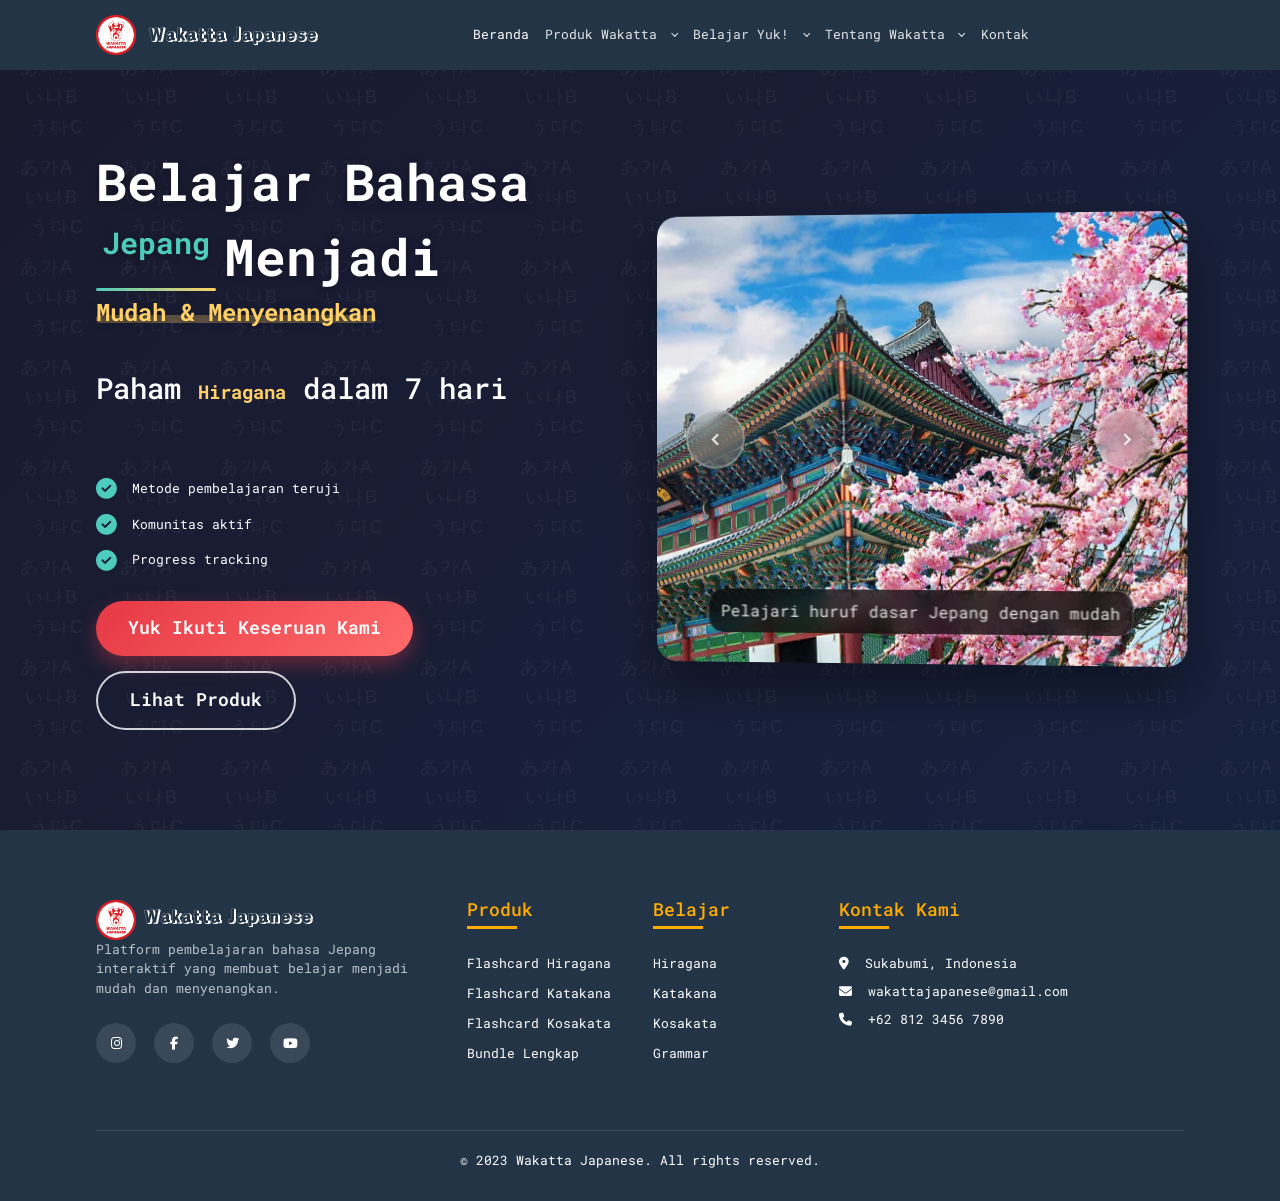
==== index.html @ 429d8912 "first commit" ====
<!DOCTYPE html>
<html
  lang="en"
  class="light-style layout-menu-fixed layout-compact"
  dir="ltr"
  data-theme="theme-default"
  data-assets-path="../assets/"
  data-template="vertical-menu-template-free"
>
  <head>
    <meta charset="utf-8" />
    <meta
      name="viewport"
      content="width=device-width, initial-scale=1.0, user-scalable=no, minimum-scale=1.0, maximum-scale=1.0"
    />

    <title>Dashboard - Wakatta Japanese</title>

    <meta name="description" content="" />
    <!-- Favicon -->
    <link rel="icon" type="image/x-icon" href="img/WAKATTA JAPANESE LOGO-01.png" />

    <!-- Fonts -->
    <link rel="preconnect" href="https://fonts.googleapis.com" />
    <link rel="preconnect" href="https://fonts.gstatic.com" crossorigin />
    <link
      href="https://fonts.googleapis.com/css2?family=Public+Sans:ital,wght@0,300;0,400;0,500;0,600;0,700;1,300;1,400;1,500;1,600;1,700&display=swap"
      rel="stylesheet"
    />

    <link rel="stylesheet" href="assets/vendor/fonts/boxicons.css" />
    <!-- Font Awesome Icons -->
    <link rel="stylesheet" href="https://cdnjs.cloudflare.com/ajax/libs/font-awesome/6.4.0/css/all.min.css" />

    <!-- Core CSS -->
    <link rel="stylesheet" href="assets/vendor/css/core.css" class="template-customizer-core-css" />
    <link rel="stylesheet" href="assets/vendor/css/theme-default.css" class="template-customizer-theme-css" />
    <link rel="stylesheet" href="assets/css/demo.css" />

    <!-- Vendors CSS -->
    <link rel="stylesheet" href="assets/vendor/libs/perfect-scrollbar/perfect-scrollbar.css" />
    <link rel="stylesheet" href="assets/vendor/libs/apex-charts/apex-charts.css" />

    <!-- Page CSS -->

    <!-- Helpers -->
    <script src="assets/vendor/js/helpers.js"></script>
    <!--! Template customizer & Theme config files MUST be included after core stylesheets and helpers.js in the <head> section -->
    <!--? Config:  Mandatory theme config file contain global vars & default theme options, Set your preferred theme option in this file.  -->
    <script src="assets/js/config.js"></script>

    <!-- my style -->
    <link rel="stylesheet" href="css/mystyle.css" />
    <!-- css beranda -->
    <link rel="stylesheet" href="css/beranda.css" />
  </head>

  <body>
    <!-- Halaman Header -->
    <!-- Navbar -->
    <nav class="navbar navbar-expand-lg navbar-dark bg-dark fixed-top">
      <div class="container">
        <a class="navbar-brand fs-4" href="index.html">
          <img src="img/WAKATTA JAPANESE LOGO-01.png" alt="" width="40" />
          <span class="logoName">Wakatta Japanese</span>
        </a>
        <button
          class="navbar-toggler"
          type="button"
          data-bs-toggle="offcanvas"
          data-bs-target="#offcanvasNavbar"
          aria-controls="offcanvasNavbar"
          aria-label="Toggle navigation"
        >
          <span class="navbar-toggler-icon"></span>
        </button>
        <div
          class="sidebar offcanvas offcanvas-start"
          tabindex="-1"
          id="offcanvasNavbar"
          aria-labelledby="offcanvasNavbarLabel"
        >
          <div class="offcanvas-header border-bottom">
            <h5 class="offcanvas-title text-white" id="offcanvasNavbarLabel">Wakatta Japanese</h5>
            <button
              type="button"
              class="btn-close btn-close-white"
              data-bs-dismiss="offcanvas"
              aria-label="Close"
            ></button>
          </div>
          <div class="offcanvas-body">
            <ul class="navbar-nav justify-content-center flex-grow-1 pe-3">
              <li class="nav-item">
                <a class="nav-link active" aria-current="page" href="index.html">Beranda</a>
              </li>
              <li class="nav-item dropdown">
                <a
                  class="nav-link dropdown-toggle"
                  data-bs-auto-close="outside"
                  href="#"
                  role="button"
                  data-bs-toggle="dropdown"
                  aria-expanded="false"
                >
                  Produk Wakatta
                </a>
                <ul class="dropdown-menu">
                  <li class="dropend">
                    <a class="dropdown-item dropdown-toggle" data-bs-toggle="dropdown" href="#">Flashcard Japanese</a>
                    <ul class="dropdown-menu">
                      <li><a class="dropdown-item" href="produk-flashcard-japan.html">Flashcard Hiragana</a></li>
                      <li><a class="dropdown-item" href="#">Flashcard Katakana</a></li>
                      <!-- <li><a class="dropdown-item" href="#">Flashcard Kosakata</a></li>
                      <li><a class="dropdown-item" href="#">Flashcard Kanji</a></li>
                      <li><a class="dropdown-item" href="#">Flashcard Grammar</a></li> -->
                    </ul>
                  </li>
                </ul>
              </li>

              <li class="nav-item dropdown">
                <a
                  class="nav-link dropdown-toggle"
                  data-bs-auto-close="outside"
                  href="#"
                  role="button"
                  data-bs-toggle="dropdown"
                  aria-expanded="false"
                >
                  Belajar Yuk!
                </a>
                <ul class="dropdown-menu">
                  <li class="dropend">
                    <a class="dropdown-item dropdown-toggle" data-bs-toggle="dropdown" href="#">Hiragana</a>
                    <ul class="dropdown-menu">
                      <li><a class="dropdown-item" href="#">Huruf Hiragana</a></li>
                      <li><a class="dropdown-item" href="#">Hiragana Dakuon</a></li>
                      <li><a class="dropdown-item" href="#">Hiragana Handakuon</a></li>
                      <li><a class="dropdown-item" href="#">Hiragana Youon</a></li>
                    </ul>
                  </li>
                  <li><a class="dropdown-item" href="#">Katakana</a></li>
                </ul>
              </li>
              <li class="nav-item dropdown">
                <a
                  class="nav-link dropdown-toggle"
                  href="#"
                  role="button"
                  data-bs-toggle="dropdown"
                  aria-expanded="false"
                >
                  Tentang Wakatta
                </a>
                <ul class="dropdown-menu">
                  <li><a class="dropdown-item" href="#">Profil Wakatta</a></li>
                  <li><a class="dropdown-item" href="#">Visi & Misi</a></li>
                </ul>
              </li>
              <li class="nav-item">
                <a class="nav-link" href="#">Kontak</a>
              </li>
            </ul>
          </div>
        </div>
      </div>
    </nav>
    <!-- End Halaman Header -->

    <!-- section carousel -->
    <section class="section-carousel mt-5">
      <div class="container">
        <div class="row align-items-center">
          <!-- Teks berubah di sebelah kiri -->
          <div class="col-lg-6 col-12">
            <div class="carousel-content">
              <div class="text-slider">
                <!-- Dengan ini -->
                <h1 class="main-title">
                  Belajar Bahasa
                  <span class="changing-language">Jepang</span>
                  Menjadi
                  <span class="highlight-text">Mudah & Menyenangkan</span>
                </h1>
                <div class="changing-text-container">
                  <div class="changing-text-wrapper">
                    <!-- HANYA 4 ELEMEN SAJA -->
                    <p class="changing-text active"></p>
                    <p class="changing-text"></p>
                    <p class="changing-text"></p>
                    <p class="changing-text"></p>
                  </div>
                </div>
                <div class="features-list">
                  <div class="feature-item">
                    <i class="fas fa-check-circle"></i>
                    <span>Metode pembelajaran teruji</span>
                  </div>
                  <div class="feature-item">
                    <i class="fas fa-check-circle"></i>
                    <span>Komunitas aktif</span>
                  </div>
                  <div class="feature-item">
                    <i class="fas fa-check-circle"></i>
                    <span>Progress tracking</span>
                  </div>
                </div>
                <div class="cta-buttons mt-4">
                  <a href="#" class="btn btn-primary-custom">Yuk Ikuti Keseruan Kami</a>
                  <a href="#" class="btn btn-outline-custom">Lihat Produk</a>
                </div>
              </div>
            </div>
          </div>

          <!-- Carousel di sebelah kanan -->
          <div class="col-lg-6 col-12">
            <div id="carouselExampleFade" class="carousel slide carousel-fade" data-bs-ride="carousel">
              <!-- Carousel Items -->
              <div class="carousel-inner">
                <div class="carousel-item active">
                  <img src="img/beranda/korea1.jpg" class="d-block w-100" alt="Belajar Hiragana" />
                  <div class="carousel-caption">
                    <!-- <h5>Hiragana Mastery</h5> -->
                    <p>Pelajari huruf dasar Jepang dengan mudah</p>
                  </div>
                </div>
                <div class="carousel-item">
                  <img src="img/beranda/korea2.jpg" class="d-block w-100" alt="Belajar Katakana" />
                  <div class="carousel-caption">
                    <!-- <h5>Katakana Expert</h5> -->
                    <p>Kuasa katakana untuk kata asing</p>
                  </div>
                </div>
                <div class="carousel-item">
                  <img src="img/beranda/korea3.jpg" class="d-block w-100" alt="Belajar Kosakata" />
                  <div class="carousel-caption">
                    <!-- <h5>Vocabulary Builder</h5> -->
                    <p>Tingkatkan kosakata sehari-hari</p>
                  </div>
                </div>
              </div>

              <!-- Carousel Controls -->
              <button
                class="carousel-control-prev"
                type="button"
                data-bs-target="#carouselExampleFade"
                data-bs-slide="prev"
              >
                <span class="carousel-control-prev-icon" aria-hidden="true"></span>
                <span class="visually-hidden">Previous</span>
              </button>
              <button
                class="carousel-control-next"
                type="button"
                data-bs-target="#carouselExampleFade"
                data-bs-slide="next"
              >
                <span class="carousel-control-next-icon" aria-hidden="true"></span>
                <span class="visually-hidden">Next</span>
              </button>
            </div>
          </div>
        </div>
      </div>
    </section>
    <!-- section carousel -->

    <!-- ? --------------------------------------------------------------------------------------------------------------------------------- -->
    <!-- Footer -->
    <!-- Footer -->
    <footer class="footer">
      <div class="container">
        <div class="row">
          <div class="col-lg-4 mb-4 mb-lg-0">
            <a class="navbar-brand mb-3" href="#">
              <img src="img/WAKATTA JAPANESE LOGO-01.png" alt="Wakatta Japanese Logo" width="40" />
              <span class="logoName">Wakatta Japanese</span>
            </a>
            <p class="mb-4" style="color: rgba(255, 255, 255, 0.7)">
              Platform pembelajaran bahasa Jepang interaktif yang membuat belajar menjadi mudah dan menyenangkan.
            </p>
            <div class="social-icons">
              <a href="#"><i class="fab fa-instagram"></i></a>
              <a href="#"><i class="fab fa-facebook-f"></i></a>
              <a href="#"><i class="fab fa-twitter"></i></a>
              <a href="#"><i class="fab fa-youtube"></i></a>
            </div>
          </div>

          <div class="col-lg-2 col-md-6 mb-4 mb-md-0">
            <h5 class="text-warning">Produk</h5>
            <ul class="footer-links list-unstyled">
              <li><a href="#">Flashcard Hiragana</a></li>
              <li><a href="#">Flashcard Katakana</a></li>
              <li><a href="#">Flashcard Kosakata</a></li>
              <li><a href="#">Bundle Lengkap</a></li>
            </ul>
          </div>

          <div class="col-lg-2 col-md-6 mb-4 mb-md-0">
            <h5 class="text-warning">Belajar</h5>
            <ul class="footer-links list-unstyled">
              <li><a href="#">Hiragana</a></li>
              <li><a href="#">Katakana</a></li>
              <li><a href="#">Kosakata</a></li>
              <li><a href="#">Grammar</a></li>
            </ul>
          </div>

          <div class="col-lg-4 col-md-12">
            <h5 class="text-warning">Kontak Kami</h5>
            <ul class="footer-links list-unstyled">
              <li class="mb-2">
                <i class="fas fa-map-marker-alt me-2"></i>
                Sukabumi, Indonesia
              </li>
              <li class="mb-2">
                <i class="fas fa-envelope me-2"></i>
                wakattajapanese@gmail.com
              </li>
              <li class="mb-2">
                <i class="fas fa-phone me-2"></i>
                +62 812 3456 7890
              </li>
            </ul>
          </div>
        </div>

        <div class="copyright">
          <p class="mb-0">&copy; 2023 Wakatta Japanese. All rights reserved.</p>
        </div>
      </div>
    </footer>
    <!-- Footer -->

    <!-- ? --------------------------------------------------------------------------------------------------------------------------------- -->
    <!-- Core JS -->
    <!-- build:js assets/vendor/js/core.js -->

    <script src="assets/vendor/libs/jquery/jquery.js"></script>
    <script src="assets/vendor/libs/popper/popper.js"></script>
    <script src="assets/vendor/js/bootstrap.js"></script>
    <script src="assets/vendor/libs/perfect-scrollbar/perfect-scrollbar.js"></script>
    <script src="assets/vendor/js/menu.js"></script>

    <!-- endbuild -->

    <!-- Vendors JS -->
    <script src="assets/vendor/libs/apex-charts/apexcharts.js"></script>

    <!-- Main JS -->
    <script src="assets/js/main.js"></script>

    <!-- Page JS -->
    <script src="assets/js/dashboards-analytics.js"></script>

    <!-- Place this tag in your head or just before your close body tag. -->
    <script async defer src="https://buttons.github.io/buttons.js"></script>

    <!-- my script -->
    <script src="js/script.js"></script>
  </body>
</html>
---- assets/vendor/css/theme-default.css ----
@charset "UTF-8";
.layout-navbar-fixed .layout-wrapper:not(.layout-horizontal) .layout-page:before {
  content: "";
  width: 100%;
  height: 0.75rem;
  position: fixed;
  top: 0px;
  z-index: 10;
}

.bg-menu-theme .menu-header {
  position: relative;
}
.bg-menu-theme .menu-header:before {
  content: "";
  position: absolute;
  left: 0;
  top: 1.1875rem;
  width: 1rem;
  height: 1px;
  transition: all 0.3s ease-in-out;
}
.layout-wrapper:not(.layout-horizontal) .bg-menu-theme .menu-inner .menu-item .menu-link {
  border-radius: 0.375rem;
}
.layout-horizontal .bg-menu-theme .menu-inner > .menu-item > .menu-link {
  border-radius: 0.375rem;
}
@media (min-width: 1200px) {
  .layout-horizontal .bg-menu-theme .menu-inner > .menu-item {
    margin: 0.565rem 0;
  }
  .layout-horizontal .bg-menu-theme .menu-inner > .menu-item:not(:first-child) {
    margin-left: 0.0625rem;
  }
  .layout-horizontal .bg-menu-theme .menu-inner > .menu-item:not(:last-child) {
    margin-right: 0.0625rem;
  }
  .layout-horizontal .bg-menu-theme .menu-inner > .menu-item .menu-sub {
    box-shadow: 0 0.25rem 1rem rgba(161, 172, 184, 0.45);
    z-index: 1;
  }
}
.layout-wrapper:not(.layout-horizontal) .bg-menu-theme .menu-inner > .menu-item.active:before {
  content: "";
  position: absolute;
  right: 0;
  width: 0.25rem;
  height: 2.6845rem;
  border-radius: 0.375rem 0 0 0.375rem;
}
.bg-menu-theme .menu-sub > .menu-item > .menu-link:before {
  content: "";
  position: absolute;
  left: 1.4375rem;
  width: 0.375rem;
  height: 0.375rem;
  border-radius: 50%;
}
.layout-horizontal .bg-menu-theme .menu-sub > .menu-item > .menu-link:before {
  left: 1.3rem;
}
.bg-menu-theme .menu-horizontal-wrapper > .menu-inner > .menu-item > .menu-sub > .menu-item > .menu-link:before {
  display: none;
}
.bg-menu-theme .menu-sub > .menu-item.active > .menu-link:not(.menu-toggle):before {
  left: 1.1875rem;
  width: 0.875rem;
  height: 0.875rem;
}
.layout-horizontal .bg-menu-theme .menu-sub > .menu-item.active > .menu-link:not(.menu-toggle):before {
  left: 1.1rem;
}

.layout-menu-hover .layout-menu {
  box-shadow: 0 0.625rem 1.25rem rgba(161, 172, 184, 0.5);
  transition: all 0.3s ease-in-out;
}

.app-brand .layout-menu-toggle {
  position: absolute;
  left: 15rem;
  border-radius: 50%;
  opacity: 1;
}
.app-brand .layout-menu-toggle i {
  width: 1.5rem;
  height: 1.5rem;
  transition: all 0.3s ease-in-out;
  line-height: 1.05;
}
@media (max-width: 1199.98px) {
  .app-brand .layout-menu-toggle {
    display: none !important;
  }
  .layout-menu-expanded .app-brand .layout-menu-toggle {
    display: block !important;
  }
}

.menu-vertical .menu-item {
  position: relative;
}

.text-primary {
  color: #696cff !important;
}

.text-body[href]:hover {
  color: #5f61e6 !important;
}

.bg-primary {
  background-color: #696cff !important;
}

a.bg-primary:hover, a.bg-primary:focus {
  background-color: #6467f2 !important;
}

.dropdown-notifications-item:not(.mark-as-read) .dropdown-notifications-read span {
  background-color: #696cff;
}

.bg-label-primary {
  background-color: #e7e7ff !important;
  color: #696cff !important;
}

.border-label-primary {
  border: 3px solid #c3c4ff !important;
}

.border-light-primary {
  border: 3px solid rgba(105, 108, 255, 0.08);
}

.page-item.active .page-link, .page-item.active .page-link:hover, .page-item.active .page-link:focus,
.pagination li.active > a:not(.page-link),
.pagination li.active > a:not(.page-link):hover,
.pagination li.active > a:not(.page-link):focus {
  border-color: #696cff;
  background-color: #696cff;
  color: #fff;
  box-shadow: 0 0.125rem 0.25rem rgba(105, 108, 255, 0.4);
}

.progress-bar {
  background-color: #696cff;
  color: #fff;
  box-shadow: 0 2px 4px 0 rgba(105, 108, 255, 0.4);
}

.list-group-item-primary {
  border-color: #696cff;
  background-color: #e1e2ff;
  color: #696cff !important;
}

a.list-group-item-primary,
button.list-group-item-primary {
  color: #696cff;
}
a.list-group-item-primary:hover, a.list-group-item-primary:focus,
button.list-group-item-primary:hover,
button.list-group-item-primary:focus {
  border-color: #696cff;
  background-color: #d6d7f2;
  color: #696cff;
}
a.list-group-item-primary.active,
button.list-group-item-primary.active {
  border-color: #696cff !important;
  background-color: #696cff !important;
  color: #fff !important;
}

.list-group-item.active, .list-group-item.active:hover, .list-group-item.active:focus {
  border-color: #696cff;
  background-color: #696cff;
  color: #fff;
}

.alert-primary {
  background-color: #e7e7ff;
  border-color: #d2d3ff;
  color: #696cff;
}
.alert-primary .btn-close {
  background-image: url("data:image/svg+xml,%3Csvg width='150px' height='151px' viewBox='0 0 150 151' version='1.1' xmlns='http://www.w3.org/2000/svg' xmlns:xlink='http://www.w3.org/1999/xlink'%3E%3Cdefs%3E%3Cpolygon id='path-1' points='131.251657 0 74.9933705 56.25 18.7483426 0 0 18.75 56.2450278 75 0 131.25 18.7483426 150 74.9933705 93.75 131.251657 150 150 131.25 93.7549722 75 150 18.75'%3E%3C/polygon%3E%3C/defs%3E%3Cg id='🎨-%5BSetup%5D:-Colors-&amp;-Shadows' stroke='none' stroke-width='1' fill='none' fill-rule='evenodd'%3E%3Cg id='Artboard' transform='translate(-225.000000, -250.000000)'%3E%3Cg id='Icon-Color' transform='translate(225.000000, 250.500000)'%3E%3Cuse fill='%23696cff' xlink:href='%23path-1'%3E%3C/use%3E%3Cuse fill-opacity='0.5' fill='%23696cff' xlink:href='%23path-1'%3E%3C/use%3E%3C/g%3E%3C/g%3E%3C/g%3E%3C/svg%3E");
}
.alert-primary .alert-link {
  color: #696cff;
}

.alert-primary hr {
  background-color: #696cff !important;
}

.table-primary {
  --bs-table-bg: #e1e2ff;
  --bs-table-striped-bg: #dcdefb;
  --bs-table-striped-color: #435971;
  --bs-table-active-bg: #d1d4f1;
  --bs-table-active-color: #435971;
  --bs-table-hover-bg: #d8daf6;
  --bs-table-hover-color: #435971;
  color: #435971;
  border-color: #d1d4f1;
}
.table-primary th {
  border-bottom-color: inherit !important;
}
.table-primary .btn-icon {
  color: #435971;
}

.btn-primary {
  color: #fff;
  background-color: #696cff;
  border-color: #696cff;
  box-shadow: 0 0.125rem 0.25rem 0 rgba(105, 108, 255, 0.4);
}
.btn-primary:hover {
  color: #fff !important;
  background-color: #5f61e6 !important;
  border-color: #5f61e6 !important;
  transform: translateY(-1px) !important;
}
.btn-check:focus + .btn-primary, .btn-primary:focus, .btn-primary.focus {
  color: #fff;
  background-color: #5f61e6;
  border-color: #5f61e6;
  transform: translateY(0);
  box-shadow: none;
}
.btn-check:checked + .btn-primary, .btn-check:active + .btn-primary, .btn-primary:active, .btn-primary.active, .btn-primary.show.dropdown-toggle, .show > .btn-primary.dropdown-toggle {
  color: #fff !important;
  background-color: #595cd9 !important;
  border-color: #595cd9 !important;
}
.btn-check:checked + .btn-primary:focus, .btn-check:active + .btn-primary:focus, .btn-primary:active:focus, .btn-primary.active:focus, .btn-primary.show.dropdown-toggle:focus, .show > .btn-primary.dropdown-toggle:focus {
  box-shadow: none;
}
.btn-primary.disabled, .btn-primary:disabled {
  color: #fff !important;
  background-color: #696cff !important;
  border-color: #696cff !important;
  box-shadow: none !important;
}

.btn-outline-primary {
  color: #696cff;
  border-color: #696cff;
  background: transparent;
}
.btn-outline-primary:hover {
  color: #fff !important;
  background-color: #5f61e6 !important;
  border-color: #5f61e6 !important;
  box-shadow: 0 0.125rem 0.25rem 0 rgba(105, 108, 255, 0.4) !important;
  transform: translateY(-1px) !important;
}
.btn-check:focus + .btn-outline-primary, .btn-outline-primary:focus {
  color: #fff;
  background-color: #5f61e6;
  border-color: #5f61e6;
  box-shadow: none;
  transform: translateY(0);
}
.btn-check:checked + .btn-outline-primary, .btn-check:active + .btn-outline-primary, .btn-outline-primary:active, .btn-outline-primary.active, .btn-outline-primary.dropdown-toggle.show {
  color: #fff !important;
  background-color: #595cd9 !important;
  border-color: #595cd9 !important;
}
.btn-check:checked + .btn-outline-primary:focus, .btn-check:active + .btn-outline-primary:focus, .btn-outline-primary:active:focus, .btn-outline-primary.active:focus, .btn-outline-primary.dropdown-toggle.show:focus {
  box-shadow: none;
}
.btn-outline-primary.disabled, .btn-outline-primary:disabled {
  box-shadow: none !important;
  color: #696cff !important;
  background-color: transparent !important;
}

.btn-outline-primary .badge {
  background: #696cff;
  border-color: #696cff;
  color: #fff;
}

.btn-outline-primary:hover .badge,
.btn-outline-primary:focus:hover .badge,
.btn-outline-primary:active .badge,
.btn-outline-primary.active .badge,
.show > .btn-outline-primary.dropdown-toggle .badge {
  background: #fff;
  border-color: #fff;
  color: #696cff;
}

.dropdown-item:not(.disabled).active,
.dropdown-item:not(.disabled):active {
  background-color: rgba(105, 108, 255, 0.08);
  color: #696cff !important;
}

.dropdown-menu > li:not(.disabled) > a:not(.dropdown-item):active,
.dropdown-menu > li.active:not(.disabled) > a:not(.dropdown-item) {
  background-color: rgba(105, 108, 255, 0.08);
  color: #696cff !important;
}

.dt-button-collection .dropdown-item:not(.disabled):active {
  background-color: rgba(105, 108, 255, 0.08);
}

.nav .nav-link:hover, .nav .nav-link:focus {
  color: #5f61e6;
}

.nav-pills .nav-link.active, .nav-pills .nav-link.active:hover, .nav-pills .nav-link.active:focus {
  background-color: #696cff;
  color: #fff;
  box-shadow: 0 2px 4px 0 rgba(105, 108, 255, 0.4);
}

.form-control:focus,
.form-select:focus {
  border-color: #696cff !important;
}

.input-group:focus-within .form-control,
.input-group:focus-within .input-group-text {
  border-color: #696cff !important;
}

.form-check-input:focus {
  border-color: #696cff;
  box-shadow: 0 2px 4px 0 rgba(105, 108, 255, 0.4);
}
.form-check-input:disabled {
  background-color: #eceef1;
}
.form-check-input:checked, .form-check-input[type=checkbox]:indeterminate {
  background-color: #696cff;
  border-color: #696cff;
  box-shadow: 0 2px 4px 0 rgba(105, 108, 255, 0.4);
}

.custom-option.checked {
  border: 1px solid #696cff;
}

.form-switch .form-check-input:focus {
  background-image: url("data:image/svg+xml,%3csvg xmlns='http://www.w3.org/2000/svg' viewBox='-4 -4 8 8'%3e%3ccircle r='3' fill='%23696cff'/%3e%3c/svg%3e");
}
.form-switch .form-check-input:checked {
  background-image: url("data:image/svg+xml,%3csvg xmlns='http://www.w3.org/2000/svg' viewBox='-4 -4 8 8'%3e%3ccircle r='3' fill='%23fff'/%3e%3c/svg%3e");
}

.form-control:focus ~ .form-label {
  border-color: #696cff;
}
.form-control:focus ~ .form-label::after {
  border-color: inherit;
}

.divider.divider-primary .divider-text:before, .divider.divider-primary .divider-text:after {
  border-color: #696cff;
}

.navbar.bg-primary {
  background-color: #696cff !important;
  color: #e0e1ff;
}
.navbar.bg-primary .navbar-brand,
.navbar.bg-primary .navbar-brand a {
  color: #fff;
}
.navbar.bg-primary .navbar-brand:hover, .navbar.bg-primary .navbar-brand:focus,
.navbar.bg-primary .navbar-brand a:hover,
.navbar.bg-primary .navbar-brand a:focus {
  color: #fff;
}
.navbar.bg-primary .navbar-search-wrapper .navbar-search-icon,
.navbar.bg-primary .navbar-search-wrapper .search-input {
  color: #e0e1ff;
}
.navbar.bg-primary .search-input-wrapper .search-input,
.navbar.bg-primary .search-input-wrapper .search-toggler {
  background-color: #696cff !important;
  color: #e0e1ff;
}
.navbar.bg-primary .navbar-nav > .nav-link,
.navbar.bg-primary .navbar-nav > .nav-item > .nav-link,
.navbar.bg-primary .navbar-nav > .nav > .nav-item > .nav-link {
  color: #e0e1ff;
}
.navbar.bg-primary .navbar-nav > .nav-link:hover, .navbar.bg-primary .navbar-nav > .nav-link:focus,
.navbar.bg-primary .navbar-nav > .nav-item > .nav-link:hover,
.navbar.bg-primary .navbar-nav > .nav-item > .nav-link:focus,
.navbar.bg-primary .navbar-nav > .nav > .nav-item > .nav-link:hover,
.navbar.bg-primary .navbar-nav > .nav > .nav-item > .nav-link:focus {
  color: #fff;
}
.navbar.bg-primary .navbar-nav > .nav-link.disabled,
.navbar.bg-primary .navbar-nav > .nav-item > .nav-link.disabled,
.navbar.bg-primary .navbar-nav > .nav > .nav-item > .nav-link.disabled {
  color: #b0b2ff !important;
}
.navbar.bg-primary .navbar-nav .show > .nav-link,
.navbar.bg-primary .navbar-nav .active > .nav-link,
.navbar.bg-primary .navbar-nav .nav-link.show,
.navbar.bg-primary .navbar-nav .nav-link.active {
  color: #fff;
}
.navbar.bg-primary .navbar-toggler {
  color: #e0e1ff;
  border-color: rgba(255, 255, 255, 0.15);
}
.navbar.bg-primary .navbar-toggler-icon {
  background-image: url("data:image/svg+xml,%3Csvg width='14px' height='11px' viewBox='0 0 14 11' version='1.1' xmlns='http://www.w3.org/2000/svg' xmlns:xlink='http://www.w3.org/1999/xlink'%3E%3Cdefs%3E%3Cpath d='M0,0 L14,0 L14,1.75 L0,1.75 L0,0 Z M0,4.375 L14,4.375 L14,6.125 L0,6.125 L0,4.375 Z M0,8.75 L14,8.75 L14,10.5 L0,10.5 L0,8.75 Z' id='path-1'%3E%3C/path%3E%3C/defs%3E%3Cg id='💎-UI-Elements' stroke='none' stroke-width='1' fill='none' fill-rule='evenodd'%3E%3Cg id='12)-Navbar' transform='translate(-1174.000000, -1290.000000)'%3E%3Cg id='Group' transform='translate(1174.000000, 1288.000000)'%3E%3Cg id='Icon-Color' transform='translate(0.000000, 2.000000)'%3E%3Cuse fill='rgba(255, 255, 255, 0.8)' xlink:href='%23path-1'%3E%3C/use%3E%3Cuse fill-opacity='0.1' fill='rgba(255, 255, 255, 0.8)' xlink:href='%23path-1'%3E%3C/use%3E%3C/g%3E%3C/g%3E%3C/g%3E%3C/g%3E%3C/svg%3E");
}
.navbar.bg-primary .navbar-text {
  color: #e0e1ff;
}
.navbar.bg-primary .navbar-text a {
  color: #fff;
}
.navbar.bg-primary .navbar-text a:hover, .navbar.bg-primary .navbar-text a:focus {
  color: #fff;
}
.navbar.bg-primary hr {
  border-color: rgba(255, 255, 255, 0.15);
}

.menu.bg-primary {
  background-color: #696cff !important;
  color: #e0e1ff;
}
.menu.bg-primary .menu-link,
.menu.bg-primary .menu-horizontal-prev,
.menu.bg-primary .menu-horizontal-next {
  color: #e0e1ff;
}
.menu.bg-primary .menu-link:hover, .menu.bg-primary .menu-link:focus,
.menu.bg-primary .menu-horizontal-prev:hover,
.menu.bg-primary .menu-horizontal-prev:focus,
.menu.bg-primary .menu-horizontal-next:hover,
.menu.bg-primary .menu-horizontal-next:focus {
  color: #fff;
}
.menu.bg-primary .menu-link.active,
.menu.bg-primary .menu-horizontal-prev.active,
.menu.bg-primary .menu-horizontal-next.active {
  color: #fff;
}
.menu.bg-primary .menu-item.disabled .menu-link,
.menu.bg-primary .menu-horizontal-prev.disabled,
.menu.bg-primary .menu-horizontal-next.disabled {
  color: #b0b2ff !important;
}
.menu.bg-primary .menu-item.open:not(.menu-item-closing) > .menu-toggle,
.menu.bg-primary .menu-item.active > .menu-link {
  color: #fff;
}
.menu.bg-primary .menu-item.active > .menu-link:not(.menu-toggle) {
  background-color: #6d70ff;
}
.menu.bg-primary.menu-horizontal .menu-sub > .menu-item.active > .menu-link:not(.menu-toggle) {
  background-color: #7174ff;
}
.menu.bg-primary.menu-horizontal .menu-inner .menu-item:not(.menu-item-closing) > .menu-sub, .menu.bg-primary.menu-horizontal .menu-inner .menu-item.open > .menu-toggle {
  background: #6d70ff;
}
.menu.bg-primary .menu-inner > .menu-item.menu-item-closing .menu-item.open .menu-sub,
.menu.bg-primary .menu-inner > .menu-item.menu-item-closing .menu-item.open .menu-toggle {
  background: transparent;
  color: #e0e1ff;
}
.menu.bg-primary .menu-inner-shadow {
  background: linear-gradient(#696cff 41%, rgba(105, 108, 255, 0.11) 95%, rgba(105, 108, 255, 0));
}
.menu.bg-primary .menu-text {
  color: #fff;
}
.menu.bg-primary .menu-header {
  color: #c2c4ff;
}
.menu.bg-primary hr,
.menu.bg-primary .menu-divider,
.menu.bg-primary .menu-inner > .menu-item.open > .menu-sub::before {
  border-color: rgba(255, 255, 255, 0.15) !important;
}
.menu.bg-primary .menu-inner > .menu-header::before {
  background-color: rgba(255, 255, 255, 0.15);
}
.menu.bg-primary .menu-block::before {
  background-color: #c2c4ff;
}
.menu.bg-primary .menu-inner > .menu-item.open .menu-item.open > .menu-toggle::before {
  background-color: #8385ff;
}
.menu.bg-primary .menu-inner > .menu-item.open .menu-item.active > .menu-link::before {
  background-color: #fff;
}
.menu.bg-primary .menu-inner > .menu-item.open .menu-item.open > .menu-toggle::before,
.menu.bg-primary .menu-inner > .menu-item.open .menu-item.active > .menu-link::before {
  box-shadow: 0 0 0 2px #6d70ff;
}
.menu.bg-primary .ps__thumb-y,
.menu.bg-primary .ps__rail-y.ps--clicking > .ps__thumb-y {
  background: rgba(255, 255, 255, 0.5942917647) !important;
}

@media (max-width: 1199.98px) {
  .app-brand .layout-menu-toggle {
    border: 7px solid #696cff !important;
  }
}
.footer.bg-primary {
  background-color: #696cff !important;
  color: #e0e1ff;
}
.footer.bg-primary .footer-link {
  color: #e0e1ff;
}
.footer.bg-primary .footer-link:hover, .footer.bg-primary .footer-link:focus {
  color: #fff;
}
.footer.bg-primary .footer-link.disabled {
  color: #b0b2ff !important;
}
.footer.bg-primary .footer-text {
  color: #fff;
}
.footer.bg-primary .show > .footer-link,
.footer.bg-primary .active > .footer-link,
.footer.bg-primary .footer-link.show,
.footer.bg-primary .footer-link.active {
  color: #fff;
}
.footer.bg-primary hr {
  border-color: rgba(255, 255, 255, 0.15);
}

.bg-primary.toast, .bg-primary.bs-toast {
  color: #fff;
  background-color: rgba(105, 108, 255, 0.85) !important;
  box-shadow: 0 0.25rem 1rem rgba(105, 108, 255, 0.4);
}
.bg-primary.toast .toast-header, .bg-primary.bs-toast .toast-header {
  color: #fff;
}
.bg-primary.toast .toast-header .btn-close, .bg-primary.bs-toast .toast-header .btn-close {
  background-color: #696cff !important;
  background-image: url("data:image/svg+xml,%3Csvg width='150px' height='151px' viewBox='0 0 150 151' version='1.1' xmlns='http://www.w3.org/2000/svg' xmlns:xlink='http://www.w3.org/1999/xlink'%3E%3Cdefs%3E%3Cpolygon id='path-1' points='131.251657 0 74.9933705 56.25 18.7483426 0 0 18.75 56.2450278 75 0 131.25 18.7483426 150 74.9933705 93.75 131.251657 150 150 131.25 93.7549722 75 150 18.75'%3E%3C/polygon%3E%3C/defs%3E%3Cg id='🎨-%5BSetup%5D:-Colors-&amp;-Shadows' stroke='none' stroke-width='1' fill='none' fill-rule='evenodd'%3E%3Cg id='Artboard' transform='translate(-225.000000, -250.000000)'%3E%3Cg id='Icon-Color' transform='translate(225.000000, 250.500000)'%3E%3Cuse fill='%23fff' xlink:href='%23path-1'%3E%3C/use%3E%3Cuse fill-opacity='1' fill='%23fff' xlink:href='%23path-1'%3E%3C/use%3E%3C/g%3E%3C/g%3E%3C/g%3E%3C/svg%3E");
  box-shadow: 0 0.1875rem 0.375rem 0 rgba(105, 108, 255, 0.4) !important;
}

.form-floating > .form-control:focus ~ label,
.form-floating > .form-control:not(:placeholder-shown) ~ label,
.form-floating > .form-select ~ label {
  color: #696cff;
}
.form-floating > .form-control:-webkit-autofill ~ label {
  color: #696cff;
}

.svg-illustration svg {
  fill: #696cff;
}

html:not([dir=rtl]) .border-primary,
html[dir=rtl] .border-primary {
  border-color: #696cff !important;
}

a {
  color: #696cff;
}
a:hover {
  color: #787bff;
}

.fill-primary {
  fill: #696cff;
}

.bg-navbar-theme {
  background-color: #fff !important;
  color: #697a8d;
}
.bg-navbar-theme .navbar-brand,
.bg-navbar-theme .navbar-brand a {
  color: #566a7f;
}
.bg-navbar-theme .navbar-brand:hover, .bg-navbar-theme .navbar-brand:focus,
.bg-navbar-theme .navbar-brand a:hover,
.bg-navbar-theme .navbar-brand a:focus {
  color: #566a7f;
}
.bg-navbar-theme .navbar-search-wrapper .navbar-search-icon,
.bg-navbar-theme .navbar-search-wrapper .search-input {
  color: #697a8d;
}
.bg-navbar-theme .search-input-wrapper .search-input,
.bg-navbar-theme .search-input-wrapper .search-toggler {
  background-color: #fff !important;
  color: #697a8d;
}
.bg-navbar-theme .navbar-nav > .nav-link,
.bg-navbar-theme .navbar-nav > .nav-item > .nav-link,
.bg-navbar-theme .navbar-nav > .nav > .nav-item > .nav-link {
  color: #697a8d;
}
.bg-navbar-theme .navbar-nav > .nav-link:hover, .bg-navbar-theme .navbar-nav > .nav-link:focus,
.bg-navbar-theme .navbar-nav > .nav-item > .nav-link:hover,
.bg-navbar-theme .navbar-nav > .nav-item > .nav-link:focus,
.bg-navbar-theme .navbar-nav > .nav > .nav-item > .nav-link:hover,
.bg-navbar-theme .navbar-nav > .nav > .nav-item > .nav-link:focus {
  color: #566a7f;
}
.bg-navbar-theme .navbar-nav > .nav-link.disabled,
.bg-navbar-theme .navbar-nav > .nav-item > .nav-link.disabled,
.bg-navbar-theme .navbar-nav > .nav > .nav-item > .nav-link.disabled {
  color: #a5afbb !important;
}
.bg-navbar-theme .navbar-nav .show > .nav-link,
.bg-navbar-theme .navbar-nav .active > .nav-link,
.bg-navbar-theme .navbar-nav .nav-link.show,
.bg-navbar-theme .navbar-nav .nav-link.active {
  color: #566a7f;
}
.bg-navbar-theme .navbar-toggler {
  color: #697a8d;
  border-color: rgba(86, 106, 127, 0.075);
}
.bg-navbar-theme .navbar-toggler-icon {
  background-image: url("data:image/svg+xml,%3Csvg width='14px' height='11px' viewBox='0 0 14 11' version='1.1' xmlns='http://www.w3.org/2000/svg' xmlns:xlink='http://www.w3.org/1999/xlink'%3E%3Cdefs%3E%3Cpath d='M0,0 L14,0 L14,1.75 L0,1.75 L0,0 Z M0,4.375 L14,4.375 L14,6.125 L0,6.125 L0,4.375 Z M0,8.75 L14,8.75 L14,10.5 L0,10.5 L0,8.75 Z' id='path-1'%3E%3C/path%3E%3C/defs%3E%3Cg id='💎-UI-Elements' stroke='none' stroke-width='1' fill='none' fill-rule='evenodd'%3E%3Cg id='12)-Navbar' transform='translate(-1174.000000, -1290.000000)'%3E%3Cg id='Group' transform='translate(1174.000000, 1288.000000)'%3E%3Cg id='Icon-Color' transform='translate(0.000000, 2.000000)'%3E%3Cuse fill='rgba(67, 89, 113, 0.5)' xlink:href='%23path-1'%3E%3C/use%3E%3Cuse fill-opacity='0.1' fill='rgba(67, 89, 113, 0.5)' xlink:href='%23path-1'%3E%3C/use%3E%3C/g%3E%3C/g%3E%3C/g%3E%3C/g%3E%3C/svg%3E");
}
.bg-navbar-theme .navbar-text {
  color: #697a8d;
}
.bg-navbar-theme .navbar-text a {
  color: #566a7f;
}
.bg-navbar-theme .navbar-text a:hover, .bg-navbar-theme .navbar-text a:focus {
  color: #566a7f;
}
.bg-navbar-theme hr {
  border-color: rgba(86, 106, 127, 0.075);
}

.layout-navbar {
  background-color: rgba(255, 255, 255, 0.95) !important;
  backdrop-filter: saturate(200%) blur(6px);
}

.navbar-detached {
  box-shadow: 0 0 0.375rem 0.25rem rgba(161, 172, 184, 0.15);
}

.layout-navbar-fixed .layout-page:before {
  backdrop-filter: saturate(200%) blur(10px);
  background: rgba(245, 245, 249, 0.6);
}

.bg-menu-theme {
  background-color: #fff !important;
  color: #697a8d;
}
.bg-menu-theme .menu-link,
.bg-menu-theme .menu-horizontal-prev,
.bg-menu-theme .menu-horizontal-next {
  color: #697a8d;
}
.bg-menu-theme .menu-link:hover, .bg-menu-theme .menu-link:focus,
.bg-menu-theme .menu-horizontal-prev:hover,
.bg-menu-theme .menu-horizontal-prev:focus,
.bg-menu-theme .menu-horizontal-next:hover,
.bg-menu-theme .menu-horizontal-next:focus {
  color: #566a7f;
}
.bg-menu-theme .menu-link.active,
.bg-menu-theme .menu-horizontal-prev.active,
.bg-menu-theme .menu-horizontal-next.active {
  color: #566a7f;
}
.bg-menu-theme .menu-item.disabled .menu-link,
.bg-menu-theme .menu-horizontal-prev.disabled,
.bg-menu-theme .menu-horizontal-next.disabled {
  color: #a5afbb !important;
}
.bg-menu-theme .menu-item.open:not(.menu-item-closing) > .menu-toggle,
.bg-menu-theme .menu-item.active > .menu-link {
  color: #566a7f;
}
.bg-menu-theme .menu-item.active > .menu-link:not(.menu-toggle) {
  background-color: #fff;
}
.bg-menu-theme.menu-horizontal .menu-sub > .menu-item.active > .menu-link:not(.menu-toggle) {
  background-color: white;
}
.bg-menu-theme.menu-horizontal .menu-inner .menu-item:not(.menu-item-closing) > .menu-sub, .bg-menu-theme.menu-horizontal .menu-inner .menu-item.open > .menu-toggle {
  background: #fff;
}
.bg-menu-theme .menu-inner > .menu-item.menu-item-closing .menu-item.open .menu-sub,
.bg-menu-theme .menu-inner > .menu-item.menu-item-closing .menu-item.open .menu-toggle {
  background: transparent;
  color: #697a8d;
}
.bg-menu-theme .menu-inner-shadow {
  background: linear-gradient(#fff 41%, rgba(255, 255, 255, 0.11) 95%, rgba(255, 255, 255, 0));
}
.bg-menu-theme .menu-text {
  color: #566a7f;
}
.bg-menu-theme .menu-header {
  color: #8f9baa;
}
.bg-menu-theme hr,
.bg-menu-theme .menu-divider,
.bg-menu-theme .menu-inner > .menu-item.open > .menu-sub::before {
  border-color: transparent !important;
}
.bg-menu-theme .menu-inner > .menu-header::before {
  background-color: transparent;
}
.bg-menu-theme .menu-block::before {
  background-color: #8f9baa;
}
.bg-menu-theme .menu-inner > .menu-item.open .menu-item.open > .menu-toggle::before {
  background-color: white;
}
.bg-menu-theme .menu-inner > .menu-item.open .menu-item.active > .menu-link::before {
  background-color: #566a7f;
}
.bg-menu-theme .menu-inner > .menu-item.open .menu-item.open > .menu-toggle::before,
.bg-menu-theme .menu-inner > .menu-item.open .menu-item.active > .menu-link::before {
  box-shadow: 0 0 0 2px #fff;
}
.bg-menu-theme .ps__thumb-y,
.bg-menu-theme .ps__rail-y.ps--clicking > .ps__thumb-y {
  background: rgba(86, 106, 127, 0.2) !important;
}

@media (max-width: 1199.98px) {
  .app-brand .layout-menu-toggle {
    border: 7px solid #fff !important;
  }
}
@media (min-width: 1200px) {
  .bg-menu-theme.menu-vertical {
    box-shadow: 0 0.125rem 0.375rem 0 rgba(161, 172, 184, 0.12);
  }
}
.bg-menu-theme .menu-header {
  color: #a1acb8;
}
.bg-menu-theme .menu-header:before {
  background-color: #a1acb8 !important;
}
.bg-menu-theme.menu-vertical {
  box-shadow: 0 0.125rem 0.375rem 0 rgba(161, 172, 184, 0.12);
}
html:not(.layout-menu-collapsed) .bg-menu-theme .menu-inner .menu-item.open > .menu-link, .layout-menu-hover.layout-menu-collapsed .bg-menu-theme .menu-inner .menu-item.open > .menu-link,
html:not(.layout-menu-collapsed) .bg-menu-theme .menu-inner .menu-item .menu-link:not(.active):hover,
.layout-menu-hover.layout-menu-collapsed .bg-menu-theme .menu-inner .menu-item .menu-link:not(.active):hover {
  background-color: rgba(67, 89, 113, 0.04);
}
.bg-menu-theme .menu-inner .menu-sub > .menu-item.active > .menu-link.menu-toggle {
  background-color: rgba(67, 89, 113, 0.04);
}
.bg-menu-theme .menu-inner .menu-sub > .menu-item.active .menu-icon {
  color: #696cff;
}
.bg-menu-theme .menu-inner > .menu-item.active > .menu-link {
  color: #696cff;
  background-color: rgba(105, 108, 255, 0.16) !important;
}
.bg-menu-theme .menu-inner > .menu-item.active:before {
  background: #696cff;
}
.bg-menu-theme .menu-sub > .menu-item > .menu-link:before {
  background-color: #b4bdc6 !important;
}
.bg-menu-theme .menu-sub > .menu-item.active > .menu-link:not(.menu-toggle):before {
  background-color: #696cff !important;
  border: 3px solid #e7e7ff !important;
}

.app-brand .layout-menu-toggle {
  background-color: #696cff;
  border: 7px solid #f5f5f9;
}
.app-brand .layout-menu-toggle i {
  color: #fff;
}
.app-brand .layout-menu-toggle .menu-inner > .menu-header::before {
  background-color: #b4bdc6;
}

.bg-footer-theme {
  background-color: #f5f5f9 !important;
  color: #697a8d;
}
.bg-footer-theme .footer-link {
  color: #697a8d;
}
.bg-footer-theme .footer-link:hover, .bg-footer-theme .footer-link:focus {
  color: #566a7f;
}
.bg-footer-theme .footer-link.disabled {
  color: #a1abb8 !important;
}
.bg-footer-theme .footer-text {
  color: #566a7f;
}
.bg-footer-theme .show > .footer-link,
.bg-footer-theme .active > .footer-link,
.bg-footer-theme .footer-link.show,
.bg-footer-theme .footer-link.active {
  color: #566a7f;
}
.bg-footer-theme hr {
  border-color: rgba(86, 106, 127, 0.0768713725);
}

.layout-footer-fixed .content-footer {
  box-shadow: 0 0 0.375rem 0.25rem rgba(161, 172, 184, 0.15);
}
---- assets/css/demo.css ----
/*
* demo.css
* File include item demo only specific css only
******************************************************************************/

.menu .app-brand.demo {
  height: 64px;
  margin-top: 12px;
}

.app-brand-logo.demo svg {
  width: 22px;
  height: 38px;
}

.app-brand-text.demo {
  font-size: 1.75rem;
  letter-spacing: -0.5px;
  text-transform: lowercase;
}

/* ! For .layout-navbar-fixed added fix padding top to .layout-page */
/* Detached navbar */
.layout-navbar-fixed .layout-wrapper:not(.layout-horizontal):not(.layout-without-menu) .layout-page {
  padding-top: 76px !important;
}
/* Default navbar */
.layout-navbar-fixed .layout-wrapper:not(.layout-without-menu) .layout-page {
  padding-top: 64px !important;
}
.docs-page .layout-navbar-fixed.layout-wrapper:not(.layout-without-menu) .layout-page,
.docs-page .layout-menu-fixed.layout-wrapper:not(.layout-without-menu) .layout-page {
  padding-top: 62px !important;
}

/* Navbar page z-index issue solution */
.content-wrapper .navbar {
  z-index: auto;
}

/*
* Content
******************************************************************************/

.demo-blocks > * {
  display: block !important;
}

.demo-inline-spacing > * {
  margin: 1rem 0.375rem 0 0 !important;
}

/* ? .demo-vertical-spacing class is used to have vertical margins between elements. To remove margin-top from the first-child, use .demo-only-element class with .demo-vertical-spacing class. For example, we have used this class in forms-input-groups.html file. */
.demo-vertical-spacing > * {
  margin-top: 1rem !important;
  margin-bottom: 0 !important;
}
.demo-vertical-spacing.demo-only-element > :first-child {
  margin-top: 0 !important;
}

.demo-vertical-spacing-lg > * {
  margin-top: 1.875rem !important;
  margin-bottom: 0 !important;
}
.demo-vertical-spacing-lg.demo-only-element > :first-child {
  margin-top: 0 !important;
}

.demo-vertical-spacing-xl > * {
  margin-top: 5rem !important;
  margin-bottom: 0 !important;
}
.demo-vertical-spacing-xl.demo-only-element > :first-child {
  margin-top: 0 !important;
}

.rtl-only {
  display: none !important;
  text-align: left !important;
  direction: ltr !important;
}

[dir='rtl'] .rtl-only {
  display: block !important;
}

/* Dropdown buttons going out of small screens */
@media (max-width: 576px) {
  #dropdown-variation-demo .btn-group .text-truncate {
    width: 231px;
    position: relative;
  }
  #dropdown-variation-demo .btn-group .text-truncate::after {
    position: absolute;
    top: 45%;
    right: 0.65rem;
  }
}

/*
* Layout demo
******************************************************************************/

.layout-demo-wrapper {
  display: -webkit-box;
  display: -ms-flexbox;
  display: flex;
  -webkit-box-align: center;
  -ms-flex-align: center;
  align-items: center;
  -webkit-box-orient: vertical;
  -webkit-box-direction: normal;
  -ms-flex-direction: column;
  flex-direction: column;
  margin-top: 1rem;
}
.layout-demo-placeholder img {
  width: 900px;
}
.layout-demo-info {
  text-align: center;
  margin-top: 1rem;
}
---- assets/vendor/libs/apex-charts/apex-charts.css ----
/**
* Apex Charts
*/
.apexcharts-canvas {
  position: relative;
  user-select: none;
  /* cannot give overflow: hidden as it will crop tooltips which overflow outside chart area */
}

/* scrollbar is not visible by default for legend, hence forcing the visibility */
.apexcharts-canvas ::-webkit-scrollbar {
  -webkit-appearance: none;
  width: 6px;
}

.apexcharts-canvas ::-webkit-scrollbar-thumb {
  border-radius: 4px;
  background-color: rgba(0, 0, 0, 0.5);
  box-shadow: 0 0 1px rgba(255, 255, 255, 0.5);
  -webkit-box-shadow: 0 0 1px rgba(255, 255, 255, 0.5);
}

.apexcharts-inner {
  position: relative;
}

.apexcharts-text tspan {
  font-family: inherit;
}

.legend-mouseover-inactive {
  transition: 0.15s ease all;
  opacity: 0.2;
}

.apexcharts-series-collapsed {
  opacity: 0;
}

.apexcharts-tooltip {
  border-radius: 5px;
  box-shadow: 2px 2px 6px -4px #999;
  cursor: default;
  font-size: 14px;
  left: 62px;
  opacity: 0;
  pointer-events: none;
  position: absolute;
  top: 20px;
  display: flex;
  flex-direction: column;
  overflow: hidden;
  white-space: nowrap;
  z-index: 12;
  transition: 0.15s ease all;
}

.apexcharts-tooltip.apexcharts-active {
  opacity: 1;
  transition: 0.15s ease all;
}

.apexcharts-tooltip.apexcharts-theme-light {
  border: 1px solid #e3e3e3;
  background: rgba(255, 255, 255, 0.96);
}

.apexcharts-tooltip.apexcharts-theme-dark {
  color: #fff;
  background: rgba(30, 30, 30, 0.8);
}

.apexcharts-tooltip * {
  font-family: inherit;
}

.apexcharts-tooltip-title {
  padding: 6px;
  font-size: 15px;
  margin-bottom: 4px;
}

.apexcharts-tooltip.apexcharts-theme-light .apexcharts-tooltip-title {
  background: #ECEFF1;
  border-bottom: 1px solid #ddd;
}

.apexcharts-tooltip.apexcharts-theme-dark .apexcharts-tooltip-title {
  background: rgba(0, 0, 0, 0.7);
  border-bottom: 1px solid #333;
}

.apexcharts-tooltip-text-y-value,
.apexcharts-tooltip-text-goals-value,
.apexcharts-tooltip-text-z-value {
  display: inline-block;
  font-weight: 600;
  margin-left: 5px;
}

.apexcharts-tooltip-text-y-label:empty,
.apexcharts-tooltip-text-y-value:empty,
.apexcharts-tooltip-text-goals-label:empty,
.apexcharts-tooltip-text-goals-value:empty,
.apexcharts-tooltip-text-z-value:empty {
  display: none;
}

.apexcharts-tooltip-text-y-value,
.apexcharts-tooltip-text-goals-value,
.apexcharts-tooltip-text-z-value {
  font-weight: 600;
}

.apexcharts-tooltip-text-goals-label,
.apexcharts-tooltip-text-goals-value {
  padding: 6px 0 5px;
}

.apexcharts-tooltip-goals-group,
.apexcharts-tooltip-text-goals-label,
.apexcharts-tooltip-text-goals-value {
  display: flex;
}

.apexcharts-tooltip-text-goals-label:not(:empty),
.apexcharts-tooltip-text-goals-value:not(:empty) {
  margin-top: -6px;
}

.apexcharts-tooltip-marker {
  width: 12px;
  height: 12px;
  position: relative;
  top: 0px;
  margin-right: 10px;
  border-radius: 50%;
}

.apexcharts-tooltip-series-group {
  padding: 0 10px;
  display: none;
  text-align: left;
  justify-content: left;
  align-items: center;
}

.apexcharts-tooltip-series-group.apexcharts-active .apexcharts-tooltip-marker {
  opacity: 1;
}

.apexcharts-tooltip-series-group.apexcharts-active,
.apexcharts-tooltip-series-group:last-child {
  padding-bottom: 4px;
}

.apexcharts-tooltip-series-group-hidden {
  opacity: 0;
  height: 0;
  line-height: 0;
  padding: 0 !important;
}

.apexcharts-tooltip-y-group {
  padding: 6px 0 5px;
}

.apexcharts-tooltip-box, .apexcharts-custom-tooltip {
  padding: 4px 8px;
}

.apexcharts-tooltip-boxPlot {
  display: flex;
  flex-direction: column-reverse;
}

.apexcharts-tooltip-box > div {
  margin: 4px 0;
}

.apexcharts-tooltip-box span.value {
  font-weight: bold;
}

.apexcharts-tooltip-rangebar {
  padding: 5px 8px;
}

.apexcharts-tooltip-rangebar .category {
  font-weight: 600;
  color: #777;
}

.apexcharts-tooltip-rangebar .series-name {
  font-weight: bold;
  display: block;
  margin-bottom: 5px;
}

.apexcharts-xaxistooltip {
  opacity: 0;
  padding: 9px 10px;
  pointer-events: none;
  color: #373d3f;
  font-size: 13px;
  text-align: center;
  border-radius: 2px;
  position: absolute;
  z-index: 10;
  background: #ECEFF1;
  border: 1px solid #90A4AE;
  transition: 0.15s ease all;
}

.apexcharts-xaxistooltip.apexcharts-theme-dark {
  background: rgba(0, 0, 0, 0.7);
  border: 1px solid rgba(0, 0, 0, 0.5);
  color: #fff;
}

.apexcharts-xaxistooltip:after,
.apexcharts-xaxistooltip:before {
  left: 50%;
  border: solid transparent;
  content: " ";
  height: 0;
  width: 0;
  position: absolute;
  pointer-events: none;
}

.apexcharts-xaxistooltip:after {
  border-color: rgba(236, 239, 241, 0);
  border-width: 6px;
  margin-left: -6px;
}

.apexcharts-xaxistooltip:before {
  border-color: rgba(144, 164, 174, 0);
  border-width: 7px;
  margin-left: -7px;
}

.apexcharts-xaxistooltip-bottom:after,
.apexcharts-xaxistooltip-bottom:before {
  bottom: 100%;
}

.apexcharts-xaxistooltip-top:after,
.apexcharts-xaxistooltip-top:before {
  top: 100%;
}

.apexcharts-xaxistooltip-bottom:after {
  border-bottom-color: #ECEFF1;
}

.apexcharts-xaxistooltip-bottom:before {
  border-bottom-color: #90A4AE;
}

.apexcharts-xaxistooltip-bottom.apexcharts-theme-dark:after {
  border-bottom-color: rgba(0, 0, 0, 0.5);
}

.apexcharts-xaxistooltip-bottom.apexcharts-theme-dark:before {
  border-bottom-color: rgba(0, 0, 0, 0.5);
}

.apexcharts-xaxistooltip-top:after {
  border-top-color: #ECEFF1;
}

.apexcharts-xaxistooltip-top:before {
  border-top-color: #90A4AE;
}

.apexcharts-xaxistooltip-top.apexcharts-theme-dark:after {
  border-top-color: rgba(0, 0, 0, 0.5);
}

.apexcharts-xaxistooltip-top.apexcharts-theme-dark:before {
  border-top-color: rgba(0, 0, 0, 0.5);
}

.apexcharts-xaxistooltip.apexcharts-active {
  opacity: 1;
  transition: 0.15s ease all;
}

.apexcharts-yaxistooltip {
  opacity: 0;
  padding: 4px 10px;
  pointer-events: none;
  color: #373d3f;
  font-size: 13px;
  text-align: center;
  border-radius: 2px;
  position: absolute;
  z-index: 10;
  background: #ECEFF1;
  border: 1px solid #90A4AE;
}

.apexcharts-yaxistooltip.apexcharts-theme-dark {
  background: rgba(0, 0, 0, 0.7);
  border: 1px solid rgba(0, 0, 0, 0.5);
  color: #fff;
}

.apexcharts-yaxistooltip:after,
.apexcharts-yaxistooltip:before {
  top: 50%;
  border: solid transparent;
  content: " ";
  height: 0;
  width: 0;
  position: absolute;
  pointer-events: none;
}

.apexcharts-yaxistooltip:after {
  border-color: rgba(236, 239, 241, 0);
  border-width: 6px;
  margin-top: -6px;
}

.apexcharts-yaxistooltip:before {
  border-color: rgba(144, 164, 174, 0);
  border-width: 7px;
  margin-top: -7px;
}

.apexcharts-yaxistooltip-left:after,
.apexcharts-yaxistooltip-left:before {
  left: 100%;
}

.apexcharts-yaxistooltip-right:after,
.apexcharts-yaxistooltip-right:before {
  right: 100%;
}

.apexcharts-yaxistooltip-left:after {
  border-left-color: #ECEFF1;
}

.apexcharts-yaxistooltip-left:before {
  border-left-color: #90A4AE;
}

.apexcharts-yaxistooltip-left.apexcharts-theme-dark:after {
  border-left-color: rgba(0, 0, 0, 0.5);
}

.apexcharts-yaxistooltip-left.apexcharts-theme-dark:before {
  border-left-color: rgba(0, 0, 0, 0.5);
}

.apexcharts-yaxistooltip-right:after {
  border-right-color: #ECEFF1;
}

.apexcharts-yaxistooltip-right:before {
  border-right-color: #90A4AE;
}

.apexcharts-yaxistooltip-right.apexcharts-theme-dark:after {
  border-right-color: rgba(0, 0, 0, 0.5);
}

.apexcharts-yaxistooltip-right.apexcharts-theme-dark:before {
  border-right-color: rgba(0, 0, 0, 0.5);
}

.apexcharts-yaxistooltip.apexcharts-active {
  opacity: 1;
}

.apexcharts-yaxistooltip-hidden {
  display: none;
}

.apexcharts-xcrosshairs,
.apexcharts-ycrosshairs {
  pointer-events: none;
  opacity: 0;
  transition: 0.15s ease all;
}

.apexcharts-xcrosshairs.apexcharts-active,
.apexcharts-ycrosshairs.apexcharts-active {
  opacity: 1;
  transition: 0.15s ease all;
}

.apexcharts-ycrosshairs-hidden {
  opacity: 0;
}

.apexcharts-selection-rect {
  cursor: move;
}

.svg_select_boundingRect, .svg_select_points_rot {
  pointer-events: none;
  opacity: 0;
  visibility: hidden;
}

.apexcharts-selection-rect + g .svg_select_boundingRect,
.apexcharts-selection-rect + g .svg_select_points_rot {
  opacity: 0;
  visibility: hidden;
}

.apexcharts-selection-rect + g .svg_select_points_l,
.apexcharts-selection-rect + g .svg_select_points_r {
  cursor: ew-resize;
  opacity: 1;
  visibility: visible;
}

.svg_select_points {
  fill: #efefef;
  stroke: #333;
  rx: 2;
}

.apexcharts-svg.apexcharts-zoomable.hovering-zoom {
  cursor: crosshair;
}

.apexcharts-svg.apexcharts-zoomable.hovering-pan {
  cursor: move;
}

.apexcharts-zoom-icon,
.apexcharts-zoomin-icon,
.apexcharts-zoomout-icon,
.apexcharts-reset-icon,
.apexcharts-pan-icon,
.apexcharts-selection-icon,
.apexcharts-menu-icon,
.apexcharts-toolbar-custom-icon {
  cursor: pointer;
  width: 20px;
  height: 20px;
  line-height: 24px;
  color: #6E8192;
  text-align: center;
}

.apexcharts-zoom-icon svg,
.apexcharts-zoomin-icon svg,
.apexcharts-zoomout-icon svg,
.apexcharts-reset-icon svg,
.apexcharts-menu-icon svg {
  fill: #6E8192;
}

.apexcharts-selection-icon svg {
  fill: #444;
  transform: scale(0.76);
}

.apexcharts-theme-dark .apexcharts-zoom-icon svg,
.apexcharts-theme-dark .apexcharts-zoomin-icon svg,
.apexcharts-theme-dark .apexcharts-zoomout-icon svg,
.apexcharts-theme-dark .apexcharts-reset-icon svg,
.apexcharts-theme-dark .apexcharts-pan-icon svg,
.apexcharts-theme-dark .apexcharts-selection-icon svg,
.apexcharts-theme-dark .apexcharts-menu-icon svg,
.apexcharts-theme-dark .apexcharts-toolbar-custom-icon svg {
  fill: #f3f4f5;
}

.apexcharts-canvas .apexcharts-zoom-icon.apexcharts-selected svg,
.apexcharts-canvas .apexcharts-selection-icon.apexcharts-selected svg,
.apexcharts-canvas .apexcharts-reset-zoom-icon.apexcharts-selected svg {
  fill: #008FFB;
}

.apexcharts-theme-light .apexcharts-selection-icon:not(.apexcharts-selected):hover svg,
.apexcharts-theme-light .apexcharts-zoom-icon:not(.apexcharts-selected):hover svg,
.apexcharts-theme-light .apexcharts-zoomin-icon:hover svg,
.apexcharts-theme-light .apexcharts-zoomout-icon:hover svg,
.apexcharts-theme-light .apexcharts-reset-icon:hover svg,
.apexcharts-theme-light .apexcharts-menu-icon:hover svg {
  fill: #333;
}

.apexcharts-selection-icon,
.apexcharts-menu-icon {
  position: relative;
}

.apexcharts-reset-icon {
  margin-left: 5px;
}

.apexcharts-zoom-icon,
.apexcharts-reset-icon,
.apexcharts-menu-icon {
  transform: scale(0.85);
}

.apexcharts-zoomin-icon,
.apexcharts-zoomout-icon {
  transform: scale(0.7);
}

.apexcharts-zoomout-icon {
  margin-right: 3px;
}

.apexcharts-pan-icon {
  transform: scale(0.62);
  position: relative;
  left: 1px;
  top: 0px;
}

.apexcharts-pan-icon svg {
  fill: #fff;
  stroke: #6E8192;
  stroke-width: 2;
}

.apexcharts-pan-icon.apexcharts-selected svg {
  stroke: #008FFB;
}

.apexcharts-pan-icon:not(.apexcharts-selected):hover svg {
  stroke: #333;
}

.apexcharts-toolbar {
  position: absolute;
  z-index: 11;
  max-width: 176px;
  text-align: right;
  border-radius: 3px;
  padding: 0px 6px 2px 6px;
  display: flex;
  justify-content: space-between;
  align-items: center;
}

.apexcharts-menu {
  background: #fff;
  position: absolute;
  top: 100%;
  border: 1px solid #ddd;
  border-radius: 3px;
  padding: 3px;
  right: 10px;
  opacity: 0;
  min-width: 110px;
  transition: 0.15s ease all;
  pointer-events: none;
}

.apexcharts-menu.apexcharts-menu-open {
  opacity: 1;
  pointer-events: all;
  transition: 0.15s ease all;
}

.apexcharts-menu-item {
  padding: 6px 7px;
  font-size: 12px;
  cursor: pointer;
}

.apexcharts-theme-light .apexcharts-menu-item:hover {
  background: #eee;
}

.apexcharts-theme-dark .apexcharts-menu {
  background: rgba(0, 0, 0, 0.7);
  color: #fff;
}

@media screen and (min-width: 768px) {
  .apexcharts-canvas:hover .apexcharts-toolbar {
    opacity: 1;
  }
}
.apexcharts-datalabel.apexcharts-element-hidden {
  opacity: 0;
}

.apexcharts-pie-label,
.apexcharts-datalabels,
.apexcharts-datalabel,
.apexcharts-datalabel-label,
.apexcharts-datalabel-value {
  cursor: default;
  pointer-events: none;
}

.apexcharts-pie-label-delay {
  opacity: 0;
  animation-name: opaque;
  animation-duration: 0.3s;
  animation-fill-mode: forwards;
  animation-timing-function: ease;
}

.apexcharts-canvas .apexcharts-element-hidden {
  opacity: 0;
}

.apexcharts-hide .apexcharts-series-points {
  opacity: 0;
}

.apexcharts-gridline,
.apexcharts-annotation-rect,
.apexcharts-tooltip .apexcharts-marker,
.apexcharts-area-series .apexcharts-area,
.apexcharts-line,
.apexcharts-zoom-rect,
.apexcharts-toolbar svg,
.apexcharts-area-series .apexcharts-series-markers .apexcharts-marker.no-pointer-events,
.apexcharts-line-series .apexcharts-series-markers .apexcharts-marker.no-pointer-events,
.apexcharts-radar-series path,
.apexcharts-radar-series polygon {
  pointer-events: none;
}

/* markers */
.apexcharts-marker {
  transition: 0.15s ease all;
}

@keyframes opaque {
  0% {
    opacity: 0;
  }
  100% {
    opacity: 1;
  }
}
/* Resize generated styles */
@keyframes resizeanim {
  from {
    opacity: 0;
  }
  to {
    opacity: 0;
  }
}
.resize-triggers {
  animation: 1ms resizeanim;
  visibility: hidden;
  opacity: 0;
}

.resize-triggers,
.resize-triggers > div,
.contract-trigger:before {
  content: " ";
  display: block;
  position: absolute;
  top: 0;
  left: 0;
  height: 100%;
  width: 100%;
  overflow: hidden;
}

.resize-triggers > div {
  background: #eee;
  overflow: auto;
}

.contract-trigger:before {
  width: 200%;
  height: 200%;
}

.light-style .apexcharts-canvas .apexcharts-tooltip {
  background: #fff;
  border-color: #d9dee3;
  box-shadow: 0 0.25rem 1rem rgba(161, 172, 184, 0.45);
}
.light-style .apexcharts-canvas .apexcharts-tooltip .apexcharts-tooltip-title {
  background: #fff;
  border-color: #d9dee3;
  font-family: var(--bs-font-sans-serif) !important;
}
.light-style .apexcharts-canvas .apexcharts-tooltip.apexcharts-theme-light {
  color: #566a7f;
}
.light-style .apexcharts-canvas .apexcharts-tooltip.apexcharts-theme-dark {
  color: #fff;
}
.light-style .apexcharts-canvas .apexcharts-tooltip .apexcharts-tooltip-title {
  font-weight: 500;
}
.light-style .apexcharts-canvas .apexcharts-xaxistooltip,
.light-style .apexcharts-canvas .apexcharts-yaxistooltip {
  background: #f5f5f9;
  border-color: #d9dee3;
  color: #566a7f;
}
.light-style .apexcharts-canvas .apexcharts-xaxistooltip.apexcharts-xaxistooltip-bottom:after, .light-style .apexcharts-canvas .apexcharts-xaxistooltip.apexcharts-yaxistooltip-bottom:after,
.light-style .apexcharts-canvas .apexcharts-yaxistooltip.apexcharts-xaxistooltip-bottom:after,
.light-style .apexcharts-canvas .apexcharts-yaxistooltip.apexcharts-yaxistooltip-bottom:after {
  border-bottom-color: #f5f5f9;
}
.light-style .apexcharts-canvas .apexcharts-xaxistooltip.apexcharts-xaxistooltip-bottom:before, .light-style .apexcharts-canvas .apexcharts-xaxistooltip.apexcharts-yaxistooltip-bottom:before,
.light-style .apexcharts-canvas .apexcharts-yaxistooltip.apexcharts-xaxistooltip-bottom:before,
.light-style .apexcharts-canvas .apexcharts-yaxistooltip.apexcharts-yaxistooltip-bottom:before {
  border-bottom-color: #d9dee3;
}
.light-style .apexcharts-canvas .apexcharts-xaxistooltip.apexcharts-xaxistooltip-left:after, .light-style .apexcharts-canvas .apexcharts-xaxistooltip.apexcharts-yaxistooltip-left:after,
.light-style .apexcharts-canvas .apexcharts-yaxistooltip.apexcharts-xaxistooltip-left:after,
.light-style .apexcharts-canvas .apexcharts-yaxistooltip.apexcharts-yaxistooltip-left:after {
  border-left-color: #f5f5f9;
}
.light-style .apexcharts-canvas .apexcharts-xaxistooltip.apexcharts-xaxistooltip-left:before, .light-style .apexcharts-canvas .apexcharts-xaxistooltip.apexcharts-yaxistooltip-left:before,
.light-style .apexcharts-canvas .apexcharts-yaxistooltip.apexcharts-xaxistooltip-left:before,
.light-style .apexcharts-canvas .apexcharts-yaxistooltip.apexcharts-yaxistooltip-left:before {
  border-left-color: #d9dee3;
}
.light-style .apexcharts-canvas .apexcharts-xaxistooltip.apexcharts-xaxistooltip-right:after, .light-style .apexcharts-canvas .apexcharts-xaxistooltip.apexcharts-yaxistooltip-right:after,
.light-style .apexcharts-canvas .apexcharts-yaxistooltip.apexcharts-xaxistooltip-right:after,
.light-style .apexcharts-canvas .apexcharts-yaxistooltip.apexcharts-yaxistooltip-right:after {
  border-right-color: #f5f5f9;
}
.light-style .apexcharts-canvas .apexcharts-xaxistooltip.apexcharts-xaxistooltip-right:before, .light-style .apexcharts-canvas .apexcharts-xaxistooltip.apexcharts-yaxistooltip-right:before,
.light-style .apexcharts-canvas .apexcharts-yaxistooltip.apexcharts-xaxistooltip-right:before,
.light-style .apexcharts-canvas .apexcharts-yaxistooltip.apexcharts-yaxistooltip-right:before {
  border-right-color: #d9dee3;
}
.light-style .apexcharts-canvas .apexcharts-xaxistooltip.apexcharts-xaxistooltip-top:after, .light-style .apexcharts-canvas .apexcharts-xaxistooltip.apexcharts-yaxistooltip-top:after,
.light-style .apexcharts-canvas .apexcharts-yaxistooltip.apexcharts-xaxistooltip-top:after,
.light-style .apexcharts-canvas .apexcharts-yaxistooltip.apexcharts-yaxistooltip-top:after {
  border-top-color: #f5f5f9;
}
.light-style .apexcharts-canvas .apexcharts-xaxistooltip.apexcharts-xaxistooltip-top:before, .light-style .apexcharts-canvas .apexcharts-xaxistooltip.apexcharts-yaxistooltip-top:before,
.light-style .apexcharts-canvas .apexcharts-yaxistooltip.apexcharts-xaxistooltip-top:before,
.light-style .apexcharts-canvas .apexcharts-yaxistooltip.apexcharts-yaxistooltip-top:before {
  border-top-color: #d9dee3;
}
.light-style .apexcharts-canvas .apexcharts-tooltip-text {
  font-family: var(--bs-font-sans-serif) !important;
  filter: none;
}
.light-style .apexcharts-canvas .apexcharts-marker {
  filter: drop-shadow(0 2px 4px rgba(161, 172, 184, 0.4));
}

#orderStatisticsChart .apexcharts-xcrosshairs.apexcharts-active,
#orderStatisticsChart .apexcharts-ycrosshairs.apexcharts-active,
#totalRevenueChart .apexcharts-xcrosshairs.apexcharts-active,
#totalRevenueChart .apexcharts-ycrosshairs.apexcharts-active,
#expensesBarChart .apexcharts-xcrosshairs.apexcharts-active,
#expensesBarChart .apexcharts-ycrosshairs.apexcharts-active {
  opacity: 0;
}
---- css/mystyle.css ----
@import url("https://fonts.googleapis.com/css2?family=Rampart+One&display=swap");
@import url("https://fonts.googleapis.com/css2?family=Roboto+Mono:ital,wght@0,100..700;1,100..700&display=swap");

:root {
  --primary-color: #ffab00;
  --secondary-color: #233446;
  --accent-color: #a8dadc;
  --light-color: #f1faee;
  --dark-color: #2b2d42;
  --gradient-primary: linear-gradient(135deg, #e63946 0%, #ff6b6b 100%);
  --gradient-secondary: linear-gradient(135deg, #1d3557 0%, #457b9d 100%);
}
* {
  font-family: "Roboto Mono", sans-serif;
  font-size: 13px;
}

/* Halaman Beranda */
/* halaman header / navbar untuk logo sebelah kiri */
.logoName {
  font-family: "Rampart One", sans-serif;
  font-weight: 400;
  font-style: normal;
  font-size: 18px;
}
/* ------------------------------------------------------------------------------------ */

@media (max-width: 991px) {
  .sidebar {
    background-color: rgba(0, 0, 0, 0.15);
    backdrop-filter: blur(10px);
  }
}

/* Halaman Beranda Selesai */
/* ------------------------------------------------------------------------------------------------------------------------------------------------------- */

/* Footer Styles */
/* Footer */
.footer {
  background-color: var(--secondary-color);
  color: white;
  padding: 70px 0 30px;
}

.footer h5 {
  margin-bottom: 25px;
  position: relative;
  padding-bottom: 10px;
}

.footer h5::after {
  content: "";
  position: absolute;
  bottom: 0;
  left: 0;
  width: 50px;
  height: 3px;
  background: var(--primary-color);
}

.footer-links li {
  margin-bottom: 10px;
}

.footer-links a {
  color: rgba(255, 255, 255, 1);
  text-decoration: none;
  transition: all 0.3s ease;
}

.footer-links a:hover {
  color: white;
  padding-left: 5px;
}

.social-icons a {
  display: inline-flex;
  align-items: center;
  justify-content: center;
  width: 40px;
  height: 40px;
  background: rgba(255, 255, 255, 0.1);
  border-radius: 50%;
  color: white;
  margin-right: 10px;
  transition: all 0.3s ease;
}

.social-icons a:hover {
  background: var(--primary-color);
  transform: translateY(-3px);
}

.copyright {
  border-top: 1px solid rgba(255, 255, 255, 0.1);
  padding-top: 20px;
  margin-top: 50px;
  text-align: center;
  color: rgba(255, 255, 255, 1);
}
---- css/beranda.css ----
/* ============================================
   CSS untuk Section Carousel - Modern Design
   File: css/beranda.css
   ============================================ */

/* Section Carousel Utama */
.section-carousel {
  background: linear-gradient(135deg, #1a1a2e 0%, #16213e 100%);
  color: white;
  padding: 100px 0;
  position: relative;
  overflow: hidden;
}

.section-carousel::before {
  content: "";
  position: absolute;
  top: 0;
  left: 0;
  width: 100%;
  height: 100%;
  /* Pattern yang mendukung karakter Jepang, Korea, dan Jerman */
  background-image: url('data:image/svg+xml;utf8,<svg xmlns="http://www.w3.org/2000/svg" width="100" height="100" viewBox="0 0 100 100"><g opacity="0.05"><text x="20" y="25" font-size="18" fill="white" font-family="Arial">あ</text><text x="40" y="25" font-size="18" fill="white" font-family="Arial">가</text><text x="60" y="25" font-size="18" fill="white" font-family="Arial">A</text><text x="25" y="55" font-size="18" fill="white" font-family="Arial">い</text><text x="45" y="55" font-size="18" fill="white" font-family="Arial">나</text><text x="65" y="55" font-size="18" fill="white" font-family="Arial">B</text><text x="30" y="85" font-size="18" fill="white" font-family="Arial">う</text><text x="50" y="85" font-size="18" fill="white" font-family="Arial">다</text><text x="70" y="85" font-size="18" fill="white" font-family="Arial">C</text></g></svg>');
  opacity: 1;
  z-index: 1;
}

.section-carousel .container {
  position: relative;
  z-index: 2;
}

/* ===== STYLING UNTUK BAGIAN KIRI (TEKS) ===== */
.carousel-content {
  padding-right: 30px;
}

/* Styling untuk teks bahasa yang berubah */
.changing-language {
  color: #4dccbd;
  font-weight: 800;
  position: relative;
  display: inline-block;
  min-width: 120px;
  text-align: center;
  font-size: 1.9rem;
}

.changing-language::after {
  content: "";
  position: absolute;
  bottom: -2px;
  left: 0;
  width: 100%;
  height: 3px;
  background: linear-gradient(90deg, #4dccbd, #ffd166);
  border-radius: 2px;
  animation: languageUnderline 3s infinite;
}

@keyframes languageUnderline {
  0%,
  100% {
    transform: scaleX(0.8);
    opacity: 0.7;
  }
  50% {
    transform: scaleX(1);
    opacity: 1;
  }
}

/* Perbaiki main-title untuk struktur baru */
.main-title {
  font-size: 3.2rem;
  font-weight: 800;
  margin-bottom: 1.5rem;
  line-height: 1.3;
  color: white;
  text-shadow: 0 2px 10px rgba(0, 0, 0, 0.3);
  animation: fadeInUp 1s ease-out;
  display: flex;
  flex-wrap: wrap;
  gap: 8px;
}

.highlight-text {
  color: #ffd166;
  display: inline-block;
  position: relative;
  font-size: 1.5rem;
}

.highlight-text::after {
  content: "";
  position: absolute;
  bottom: 5px;
  left: 0;
  width: 100%;
  height: 8px;
  background-color: rgba(255, 209, 102, 0.3);
  z-index: -1;
  border-radius: 4px;
}

/* Container untuk teks berubah */
.changing-text-container {
  margin: 40px 0 30px;
  height: 80px;
  position: relative;
  overflow: hidden;
}

.changing-text-wrapper {
  position: relative;
  height: 100%;
}

.changing-text {
  position: absolute;
  top: 0;
  left: 0;
  width: 100%;
  font-size: 1.8rem;
  font-weight: 500;
  opacity: 0;
  transform: translateY(20px);
  transition: opacity 0.3s ease, transform 0.3s ease !important;
  line-height: 1.4;
}

.changing-text.active {
  opacity: 1;
  transform: translateY(0);
}

.changing-text strong {
  color: #ffd166;
  font-weight: 700;
  font-size: 1.2rem;
}

.changing-text {
  transition: opacity 0.3s ease, transform 0.3s ease !important;
}

.changing-language {
  transition: all 0.3s ease !important;
}

/* Features List */
.features-list {
  margin: 30px 0;
}

.feature-item {
  display: flex;
  align-items: center;
  margin-bottom: 15px;
  font-size: 1.1rem;
}

.feature-item i {
  color: #4dccbd;
  margin-right: 15px;
  font-size: 1.3rem;
}

/* CTA Buttons */
.cta-buttons {
  display: flex;
  flex-wrap: wrap;
  gap: 15px;
}

.btn-primary-custom {
  background: linear-gradient(135deg, #e63946 0%, #ff6b6b 100%);
  border: none;
  color: white;
  padding: 14px 32px;
  border-radius: 50px;
  font-weight: 600;
  font-size: 1.1rem;
  transition: all 0.3s ease;
  box-shadow: 0 8px 20px rgba(230, 57, 70, 0.4);
  text-decoration: none;
  display: inline-block;
}

.btn-primary-custom:hover {
  transform: translateY(-3px);
  box-shadow: 0 12px 25px rgba(230, 57, 70, 0.5);
  color: white;
}

.btn-outline-custom {
  background: transparent;
  border: 2px solid rgba(255, 255, 255, 0.8);
  color: white;
  padding: 14px 32px;
  border-radius: 50px;
  font-weight: 600;
  font-size: 1.1rem;
  transition: all 0.3s ease;
  text-decoration: none;
  display: inline-block;
}

.btn-outline-custom:hover {
  background: rgba(255, 255, 255, 0.1);
  border-color: white;
  color: white;
  transform: translateY(-3px);
}

/* ===== STYLING UNTUK BAGIAN KANAN (CAROUSEL) ===== */
#carouselExampleFade {
  border-radius: 20px;
  overflow: hidden;
  box-shadow: 0 25px 50px rgba(0, 0, 0, 0.4);
  position: relative;
  transform: perspective(1000px) rotateY(-3deg);
  transition: transform 0.5s ease;
}

#carouselExampleFade:hover {
  transform: perspective(1000px) rotateY(0deg) scale(1.02);
}

/* Carousel Inner */
.carousel-inner {
  border-radius: 20px;
}

.carousel-item {
  height: 450px;
}

.carousel-item img {
  width: 100%;
  height: 100%;
  object-fit: cover;
  transition: transform 8s ease;
}

.carousel-item.active img {
  transform: scale(1.1);
}

/* Carousel Caption */
.carousel-caption {
  background: rgba(0, 0, 0, 0.7);
  backdrop-filter: blur(10px);
  border-radius: 15px;
  padding: 10px;
  bottom: 30px;
  left: 50%;
  transform: translateX(-50%);
  width: 80%;
  text-align: center;
}

.carousel-caption h5 {
  font-size: 1.5rem;
  font-weight: 700;
  color: #ffd166;
  margin-bottom: 5px;
}

.carousel-caption p {
  font-size: 1rem;
  margin-bottom: 0;
  opacity: 0.9;
}

/* Carousel Indicators */
.carousel-indicators {
  bottom: 15px;
  z-index: 10;
}

.carousel-indicators button {
  width: 12px;
  height: 12px;
  border-radius: 50%;
  margin: 0 8px;
  background-color: rgba(255, 255, 255, 0.5);
  border: 2px solid transparent;
  transition: all 0.3s ease;
}

.carousel-indicators button.active {
  background-color: #ffd166;
  transform: scale(1.3);
  border-color: white;
  box-shadow: 0 0 10px rgba(255, 209, 102, 0.8);
}

/* Carousel Controls */
.carousel-control-prev,
.carousel-control-next {
  width: 60px;
  height: 60px;
  background: rgba(255, 255, 255, 0.15);
  border-radius: 50%;
  top: 50%;
  transform: translateY(-50%);
  margin: 0 20px;
  backdrop-filter: blur(10px);
  border: 2px solid rgba(255, 255, 255, 0.3);
  transition: all 0.3s ease;
  opacity: 0.9;
}

.carousel-control-prev:hover,
.carousel-control-next:hover {
  background: rgba(255, 255, 255, 0.25);
  transform: translateY(-50%) scale(1.1);
  border-color: #ffd166;
}

.carousel-control-prev {
  left: 10px;
}

.carousel-control-next {
  right: 10px;
}

.carousel-control-prev-icon,
.carousel-control-next-icon {
  width: 25px;
  height: 25px;
  filter: drop-shadow(0 2px 4px rgba(0, 0, 0, 0.3));
}

/* ===== ANIMATIONS ===== */
@keyframes fadeInUp {
  from {
    opacity: 0;
    transform: translateY(30px);
  }
  to {
    opacity: 1;
    transform: translateY(0);
  }
}

/* ===== RESPONSIVE DESIGN ===== */
@media (max-width: 992px) {
  .section-carousel {
    padding: 80px 0;
  }

  .carousel-content {
    padding-right: 0;
    text-align: center;
    margin-bottom: 50px;
  }

  .main-title {
    font-size: 2.5rem;
    justify-content: center;
    text-align: center;
  }

  .changing-language {
    min-width: 100px;
  }

  .changing-text {
    font-size: 1.5rem;
  }

  .changing-text-container {
    height: 70px;
  }

  #carouselExampleFade {
    transform: none;
  }

  #carouselExampleFade:hover {
    transform: scale(1.01);
  }

  .carousel-item {
    height: 350px;
  }

  .cta-buttons {
    justify-content: center;
  }
}

@media (max-width: 768px) {
  .section-carousel {
    padding: 60px 0;
  }

  .main-title {
    font-size: 2rem;
    line-height: 1.2;
  }

  .changing-language {
    min-width: 90px;
    font-size: 1.9rem;
  }

  .changing-text {
    font-size: 1.3rem;
  }

  .changing-text-container {
    height: 60px;
    margin: 30px 0 20px;
  }

  .btn-primary-custom,
  .btn-outline-custom {
    padding: 12px 25px;
    font-size: 1rem;
  }

  .carousel-item {
    height: 300px;
  }

  .carousel-control-prev,
  .carousel-control-next {
    width: 50px;
    height: 50px;
    margin: 0 10px;
  }

  .carousel-caption {
    width: 90%;
    padding: 5px;
    bottom: 20px;
  }

  .carousel-caption h5 {
    font-size: 1.2rem;
  }
}

@media (max-width: 576px) {
  .main-title {
    font-size: 1.8rem;
  }

  .changing-language {
    min-width: 80px;
    font-size: 1.7rem;
  }

  .changing-text {
    font-size: 1.1rem;
  }

  .changing-text-container {
    height: 50px;
  }

  .feature-item {
    font-size: 1rem;
  }

  .carousel-item {
    height: 250px;
  }

  .carousel-caption {
    display: none;
  }

  .carousel-indicators {
    bottom: 10px;
  }

  .carousel-indicators button {
    width: 10px;
    height: 10px;
    margin: 0 5px;
  }
}

/* Efek Partikel Latar (Opsional) */
.particle {
  position: absolute;
  width: 3px;
  height: 3px;
  background: rgba(255, 255, 255, 0.3);
  border-radius: 50%;
  animation: floatParticle 20s infinite linear;
  z-index: 1;
}

@keyframes floatParticle {
  0% {
    transform: translateY(100vh) translateX(0);
    opacity: 0;
  }
  10% {
    opacity: 1;
  }
  90% {
    opacity: 1;
  }
  100% {
    transform: translateY(-100px) translateX(100px);
    opacity: 0;
  }
}
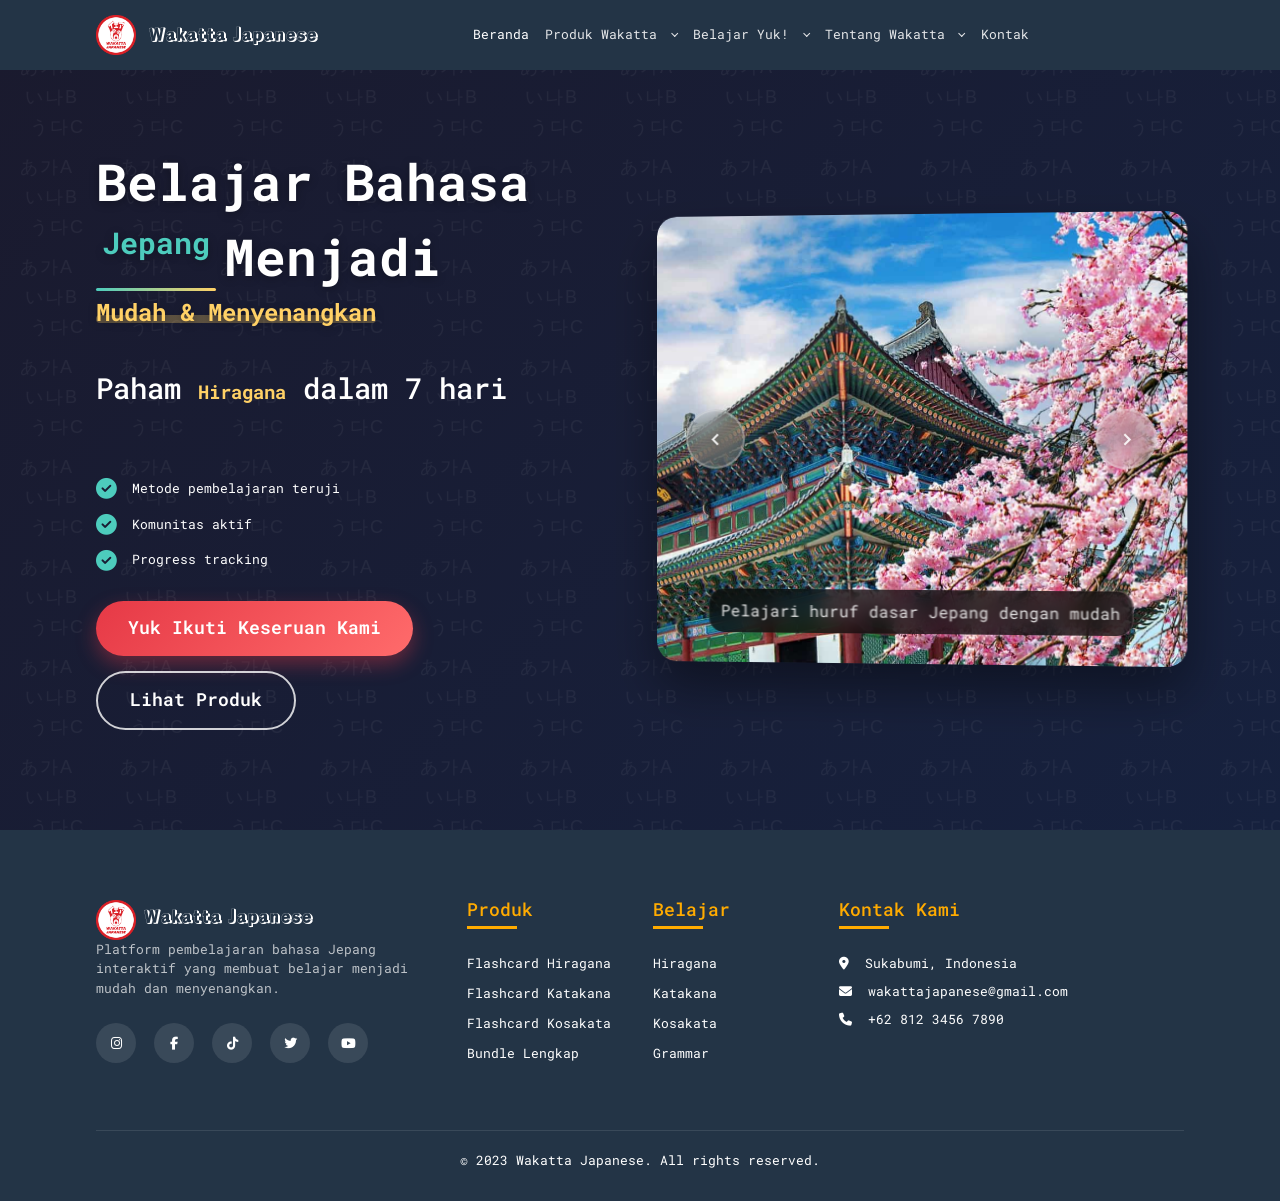
==== commit 5bef646b: "updated footer" ====
--- a/index.html
+++ b/index.html
@@ -1,4 +1,4 @@
-<!DOCTYPE html>
+<!doctype html>
 <html
   lang="en"
   class="light-style layout-menu-fixed layout-compact"
@@ -109,8 +109,12 @@
                   <li class="dropend">
                     <a class="dropdown-item dropdown-toggle" data-bs-toggle="dropdown" href="#">Flashcard Japanese</a>
                     <ul class="dropdown-menu">
-                      <li><a class="dropdown-item" href="produk-flashcard-japan.html">Flashcard Hiragana</a></li>
-                      <li><a class="dropdown-item" href="#">Flashcard Katakana</a></li>
+                      <li>
+                        <a class="dropdown-item" href="produk-flashcard-japan-hiragana.html">Flashcard Hiragana</a>
+                      </li>
+                      <li>
+                        <a class="dropdown-item" href="produk-flashcard-japan-katakana.html">Flashcard Katakana</a>
+                      </li>
                       <!-- <li><a class="dropdown-item" href="#">Flashcard Kosakata</a></li>
                       <li><a class="dropdown-item" href="#">Flashcard Kanji</a></li>
                       <li><a class="dropdown-item" href="#">Flashcard Grammar</a></li> -->
@@ -283,18 +287,19 @@
               Platform pembelajaran bahasa Jepang interaktif yang membuat belajar menjadi mudah dan menyenangkan.
             </p>
             <div class="social-icons">
-              <a href="#"><i class="fab fa-instagram"></i></a>
-              <a href="#"><i class="fab fa-facebook-f"></i></a>
-              <a href="#"><i class="fab fa-twitter"></i></a>
-              <a href="#"><i class="fab fa-youtube"></i></a>
+              <a href="https://www.instagram.com/wakatta_japanese/" target="_blank"><i class="fab fa-instagram"></i></a>
+              <a href="#" target="_blank"><i class="fab fa-facebook-f"></i></a>
+              <a href="https://www.tiktok.com/@wakattajapanese" target="_blank"><i class="fab fa-tiktok"></i></a>
+              <a href="#" target="_blank"><i class="fab fa-twitter"></i></a>
+              <a href="#" target="_blank"><i class="fab fa-youtube"></i></a>
             </div>
           </div>
 
           <div class="col-lg-2 col-md-6 mb-4 mb-md-0">
             <h5 class="text-warning">Produk</h5>
             <ul class="footer-links list-unstyled">
-              <li><a href="#">Flashcard Hiragana</a></li>
-              <li><a href="#">Flashcard Katakana</a></li>
+              <li><a href="produk-flashcard-japan-hiragana.html">Flashcard Hiragana</a></li>
+              <li><a href="produk-flashcard-japan-katakana.html">Flashcard Katakana</a></li>
               <li><a href="#">Flashcard Kosakata</a></li>
               <li><a href="#">Bundle Lengkap</a></li>
             </ul>
